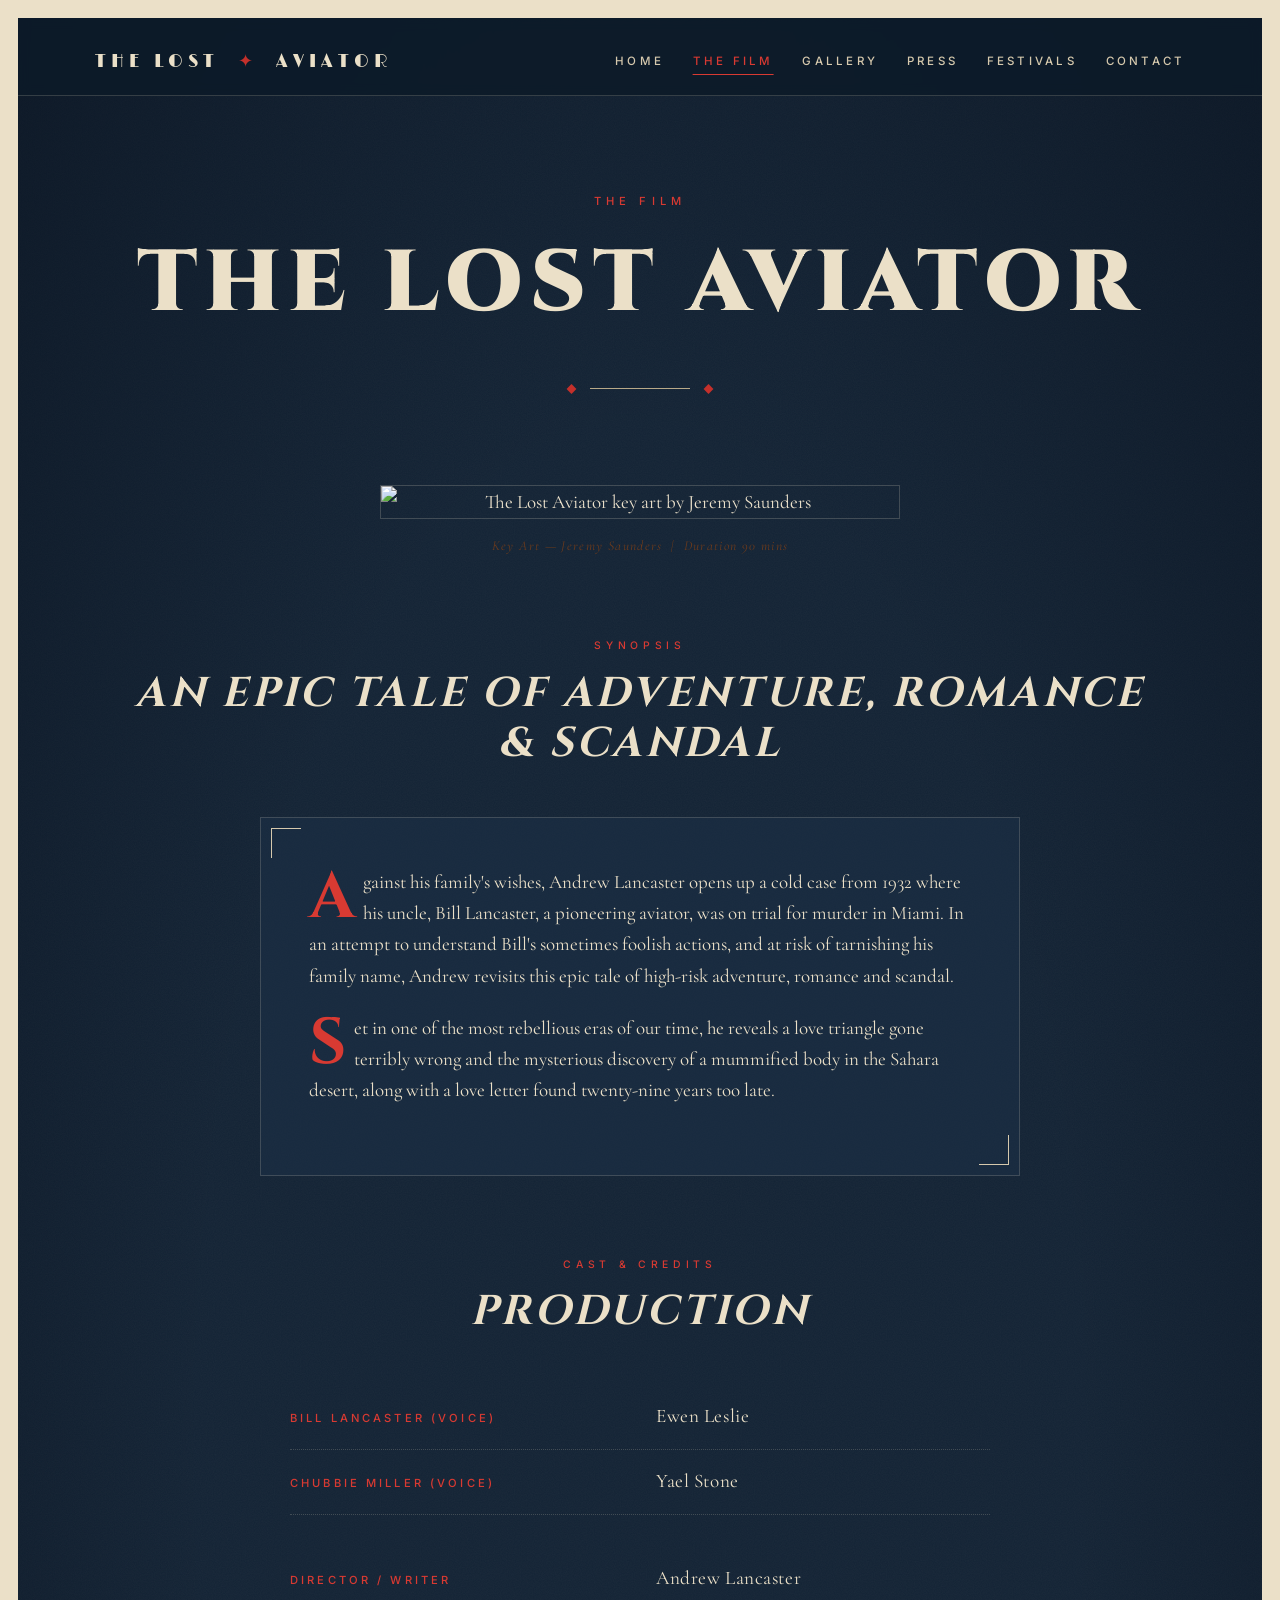
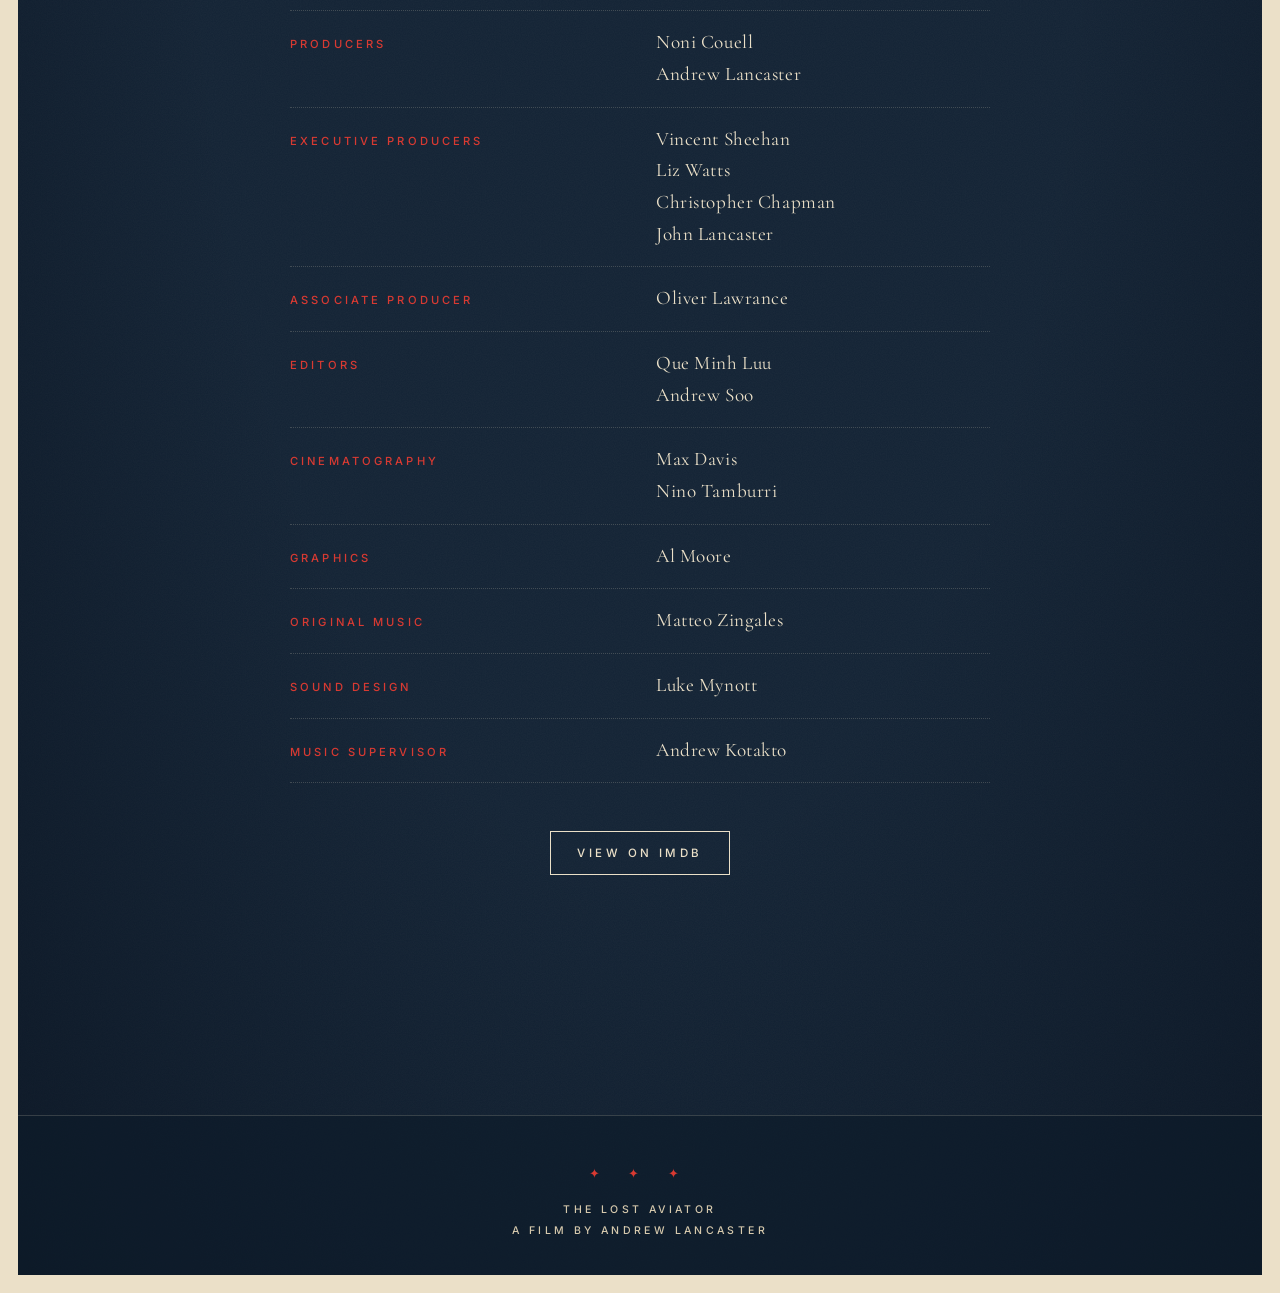
==== about.html @ f8a2a7d7 "Initial commit" ====
<!DOCTYPE html>
<html lang="en">
<head>
<meta charset="UTF-8">
<meta name="viewport" content="width=device-width, initial-scale=1">
<title>The Film — The Lost Aviator</title>
<meta name="description" content="Synopsis and full credits for The Lost Aviator, directed by Andrew Lancaster.">
<link rel="stylesheet" href="assets/css/style.css">
</head>
<body>
<div class="page-frame">

<header class="site-header">
  <div class="inner">
    <a href="index.html" class="brand">The Lost <span class="ornament">✦</span> Aviator</a>
    <nav class="primary">
      <a href="index.html">Home</a>
      <a href="about.html" class="active">The Film</a>
      <a href="gallery.html">Gallery</a>
      <a href="press.html">Press</a>
      <a href="festivals.html">Festivals</a>
      <a href="contact.html">Contact</a>
    </nav>
  </div>
</header>

<main>

  <div class="page-title">
    <span class="eyebrow">The Film</span>
    <h1>The Lost Aviator</h1>
    <span class="rule"></span>
  </div>

  <section style="margin-top: 0;">
    <div class="narrow" style="text-align: center;">
      <img class="vintage-img" src="https://images.squarespace-cdn.com/content/v1/574c63588259b5de6738b37d/1469295750190-C0B28PMAWEY4QOSOBPAB/key-art-andrew.jpg" alt="The Lost Aviator key art by Jeremy Saunders" style="max-width: 520px; margin: 0 auto 1rem;">
      <p class="italic" style="font-size: 0.85rem; color: #6b3a1c; letter-spacing: 0.1em;">
        Key Art &mdash; Jeremy Saunders &nbsp;|&nbsp; Duration 90 mins
      </p>
    </div>
  </section>

  <section>
    <div class="section-title">
      <span class="eyebrow">Synopsis</span>
      <h2 class="italic">An epic tale of adventure, romance &amp; scandal</h2>
    </div>
    <div class="synopsis">
      <p>Against his family's wishes, Andrew Lancaster opens up a cold case from 1932 where his uncle, Bill Lancaster, a pioneering aviator, was on trial for murder in Miami. In an attempt to understand Bill's sometimes foolish actions, and at risk of tarnishing his family name, Andrew revisits this epic tale of high‑risk adventure, romance and scandal.</p>
      <p>Set in one of the most rebellious eras of our time, he reveals a love triangle gone terribly wrong and the mysterious discovery of a mummified body in the Sahara desert, along with a love letter found twenty‑nine years too late.</p>
    </div>
  </section>

  <section>
    <div class="section-title">
      <span class="eyebrow">Cast &amp; Credits</span>
      <h2 class="italic">Production</h2>
    </div>

    <div class="credits">

      <div class="credit-row">
        <div class="role">Bill Lancaster (Voice)</div>
        <div class="name">Ewen Leslie</div>
      </div>
      <div class="credit-row">
        <div class="role">Chubbie Miller (Voice)</div>
        <div class="name">Yael Stone</div>
      </div>

      <div style="height: 2rem;"></div>

      <div class="credit-row">
        <div class="role">Director / Writer</div>
        <div class="name">Andrew Lancaster</div>
      </div>
      <div class="credit-row">
        <div class="role">Producers</div>
        <div class="name">Noni Couell<br>Andrew Lancaster</div>
      </div>
      <div class="credit-row">
        <div class="role">Executive Producers</div>
        <div class="name">Vincent Sheehan<br>Liz Watts<br>Christopher Chapman<br>John Lancaster</div>
      </div>
      <div class="credit-row">
        <div class="role">Associate Producer</div>
        <div class="name">Oliver Lawrance</div>
      </div>
      <div class="credit-row">
        <div class="role">Editors</div>
        <div class="name">Que Minh Luu<br>Andrew Soo</div>
      </div>
      <div class="credit-row">
        <div class="role">Cinematography</div>
        <div class="name">Max Davis<br>Nino Tamburri</div>
      </div>
      <div class="credit-row">
        <div class="role">Graphics</div>
        <div class="name">Al Moore</div>
      </div>
      <div class="credit-row">
        <div class="role">Original Music</div>
        <div class="name">Matteo Zingales</div>
      </div>
      <div class="credit-row">
        <div class="role">Sound Design</div>
        <div class="name">Luke Mynott</div>
      </div>
      <div class="credit-row">
        <div class="role">Music Supervisor</div>
        <div class="name">Andrew Kotakto</div>
      </div>
    </div>

    <p class="center" style="margin-top: 3rem;">
      <a href="http://www.imdb.com/title/tt3614966/" class="cta" target="_blank" rel="noopener">View on IMDB</a>
    </p>
  </section>

</main>

<footer class="site-footer">
  <div class="ornament-row">✦ ✦ ✦</div>
  <p>The Lost Aviator</p>
  <p>A film by Andrew Lancaster</p>
</footer>

</div>
</body>
</html>
---- assets/css/style.css ----
/* ============================================
   THE LOST AVIATOR
   Inspired by the film poster:
   navy ground, cream frame, scarlet accent,
   geometric Art Deco language.
   ============================================ */

@import url('https://fonts.googleapis.com/css2?family=Cinzel:wght@400;500;700;900&family=Limelight&family=Cormorant+Garamond:ital,wght@0,300;0,400;0,500;1,300;1,400&family=Inter:wght@300;400;500;600;700&display=swap');

/* ----- Tokens ----- */
:root {
  --navy:        #132335;   /* poster ground */
  --navy-deep:   #0c1a29;   /* shadow */
  --navy-soft:   #1c3147;   /* card */
  --cream:       #ebe0c8;   /* poster frame & type */
  --cream-soft:  #d6c9ad;
  --cream-dim:   #b8a988;
  --scarlet:     #c4302b;   /* poster red */
  --scarlet-hot: #d83a32;
  --gold-dune:   #d4a76a;   /* poster yellow */
  --teal-veil:   #2d4d5e;   /* poster geo shapes */
}

/* ----- Reset ----- */
*, *::before, *::after { box-sizing: border-box; }
html { scroll-behavior: smooth; background: var(--cream); }

body {
  margin: 0;
  padding: 18px;
  font-family: 'Cormorant Garamond', Georgia, serif;
  font-size: 19px;
  line-height: 1.65;
  color: var(--cream);
  background: var(--cream);
  min-height: 100vh;
}

/* The whole page sits inside a cream frame, like the poster border */
.page-frame {
  background: var(--navy);
  min-height: calc(100vh - 36px);
  position: relative;
  overflow: hidden;
}

/* Paper grain — same noise but darker for dark BG */
.page-frame::before {
  content: "";
  position: absolute;
  inset: 0;
  pointer-events: none;
  z-index: 0;
  opacity: 0.45;
  background-image: url("data:image/svg+xml;utf8,<svg xmlns='http://www.w3.org/2000/svg' width='240' height='240'><filter id='n'><feTurbulence type='fractalNoise' baseFrequency='0.85' numOctaves='2' seed='5'/><feColorMatrix values='0 0 0 0 1   0 0 0 0 0.95  0 0 0 0 0.75  0 0 0 0.08 0'/></filter><rect width='100%25' height='100%25' filter='url(%23n)'/></svg>");
}

/* Subtle vignette */
.page-frame::after {
  content: "";
  position: absolute;
  inset: 0;
  pointer-events: none;
  z-index: 0;
  background: radial-gradient(ellipse at center, transparent 50%, rgba(8, 16, 28, 0.55) 100%);
}

header, main, footer { position: relative; z-index: 2; }

/* ----- Type ----- */
h1, h2, h3, h4 {
  font-family: 'Cinzel', 'Playfair Display', serif;
  font-weight: 700;
  letter-spacing: 0.06em;
  color: var(--cream);
  margin: 0 0 0.6em;
  line-height: 1.2;
}
h1 { font-size: clamp(2.6rem, 7vw, 5.4rem); font-weight: 900; letter-spacing: 0.04em; }
h2 { font-size: clamp(1.7rem, 3.5vw, 2.6rem); letter-spacing: 0.08em; }
h3 { font-size: clamp(1.15rem, 2vw, 1.45rem); letter-spacing: 0.1em; }

p { margin: 0 0 1.1em; color: var(--cream); }

a {
  color: var(--scarlet-hot);
  text-decoration: none;
  border-bottom: 1px solid rgba(216, 58, 50, 0.4);
  transition: all 0.2s;
}
a:hover { color: var(--cream); border-bottom-color: var(--cream); }

::selection { background: var(--scarlet); color: var(--cream); }

/* ----- Header / Nav ----- */
.site-header {
  padding: 1.8rem 6vw 1.2rem;
  border-bottom: 1px solid rgba(235, 224, 200, 0.18);
  background: rgba(12, 26, 41, 0.85);
  backdrop-filter: blur(6px);
  position: sticky;
  top: 0;
  z-index: 100;
}
.site-header .inner {
  max-width: 1200px;
  margin: 0 auto;
  display: flex;
  align-items: center;
  justify-content: space-between;
  gap: 2rem;
  flex-wrap: wrap;
}
.brand {
  font-family: 'Limelight', 'Cinzel', serif;
  font-size: 1.1rem;
  letter-spacing: 0.28em;
  text-transform: uppercase;
  color: var(--cream);
  border: none;
  white-space: nowrap;
}
.brand:hover { color: var(--scarlet-hot); }
.brand .ornament {
  display: inline-block;
  margin: 0 0.55em;
  color: var(--scarlet);
}

nav.primary {
  display: flex;
  gap: 1.8rem;
  flex-wrap: wrap;
}
nav.primary a {
  font-family: 'Inter', sans-serif;
  font-size: 0.72rem;
  font-weight: 500;
  letter-spacing: 0.28em;
  text-transform: uppercase;
  color: var(--cream-soft);
  border: none;
  padding: 0.4em 0;
  position: relative;
}
nav.primary a::after {
  content: "";
  position: absolute;
  left: 50%;
  bottom: 0;
  width: 0;
  height: 1px;
  background: var(--scarlet-hot);
  transition: all 0.25s;
  transform: translateX(-50%);
}
nav.primary a:hover { color: var(--cream); }
nav.primary a:hover::after,
nav.primary a.active::after { width: 100%; }
nav.primary a.active { color: var(--scarlet-hot); }

/* ----- Layout ----- */
main {
  max-width: 1200px;
  margin: 0 auto;
  padding: 4rem 6vw 6rem;
}
.narrow { max-width: 760px; margin: 0 auto; }

/* ----- Geometric Deco backdrop (used on home + page titles) ----- */
.deco-layer {
  position: absolute;
  inset: 0;
  z-index: 0;
  pointer-events: none;
  overflow: hidden;
}
.deco-layer .shape {
  position: absolute;
  opacity: 0.6;
  mix-blend-mode: screen;
}
.deco-layer .shape.t1 {
  width: 480px; height: 480px;
  background: var(--teal-veil);
  top: -120px; left: 12%;
  transform: rotate(45deg);
  opacity: 0.18;
}
.deco-layer .shape.t2 {
  width: 380px; height: 380px;
  background: var(--scarlet);
  bottom: -100px; right: 8%;
  transform: rotate(15deg);
  opacity: 0.08;
}
.deco-layer .shape.t3 {
  width: 240px; height: 240px;
  background: var(--gold-dune);
  top: 28%; right: 18%;
  transform: rotate(35deg);
  opacity: 0.07;
}

/* ----- Page title block ----- */
.page-title {
  text-align: center;
  margin-bottom: 4rem;
  position: relative;
  padding: 2rem 0;
}
.page-title .eyebrow {
  font-family: 'Inter', sans-serif;
  font-size: 0.7rem;
  font-weight: 500;
  letter-spacing: 0.45em;
  text-transform: uppercase;
  color: var(--scarlet-hot);
  display: block;
  margin-bottom: 1.4rem;
}
.page-title h1 {
  font-family: 'Cinzel', serif;
  font-weight: 900;
  letter-spacing: 0.08em;
  text-transform: uppercase;
}
.page-title .rule {
  display: block;
  width: 100px;
  height: 1px;
  background: var(--cream-dim);
  margin: 1.6rem auto 0;
  position: relative;
}
.page-title .rule::before,
.page-title .rule::after {
  content: "";
  position: absolute;
  top: 50%;
  width: 7px; height: 7px;
  background: var(--scarlet);
  transform: translateY(-50%) rotate(45deg);
}
.page-title .rule::before { left: -22px; }
.page-title .rule::after  { right: -22px; }

/* ============================================
   HOME HERO — modeled directly on the poster
   ============================================ */
.hero {
  position: relative;
  padding: 3.5rem 0 2rem;
  text-align: center;
}

.hero-tagline {
  font-family: 'Inter', sans-serif;
  font-size: clamp(0.75rem, 1.5vw, 1rem);
  font-weight: 500;
  letter-spacing: 0.32em;
  text-transform: uppercase;
  color: var(--cream);
  margin: 0 0 3rem;
}
.hero-tagline .word { display: inline-block; }
.hero-tagline .word + .word { margin-left: 0.35em; }
.hero-tagline .murder { color: var(--scarlet-hot); }

.hero-art {
  position: relative;
  max-width: 540px;
  margin: 0 auto 3rem;
  aspect-ratio: 2 / 3;
  background: var(--navy-deep);
  border: 1px solid rgba(235, 224, 200, 0.15);
  box-shadow:
    0 40px 80px -30px rgba(0,0,0,0.7),
    0 0 0 8px rgba(235, 224, 200, 0.06);
  overflow: hidden;
}
.hero-art.poster-only {
  max-width: 620px;
  aspect-ratio: auto;
  background: transparent;
  border: none;
  box-shadow:
    0 60px 100px -30px rgba(0,0,0,0.8),
    0 25px 50px -20px rgba(0,0,0,0.5);
}
.hero-art.poster-only img {
  height: auto;
  object-fit: contain;
}
.hero-art img {
  display: block;
  width: 100%;
  height: 100%;
  object-fit: cover;
}
.hero-art .deco-stand-in {
  position: absolute;
  inset: 0;
  display: flex;
  flex-direction: column;
  align-items: center;
  justify-content: center;
  padding: 3rem 2rem;
  text-align: center;
}
.hero-art .deco-stand-in .geo {
  position: absolute;
  inset: 0;
  overflow: hidden;
  z-index: 0;
}
.hero-art .deco-stand-in .geo span {
  position: absolute;
  opacity: 0.55;
  mix-blend-mode: screen;
}
.hero-art .deco-stand-in .geo .a { width: 60%; height: 60%; background: var(--teal-veil); top: 8%; left: 15%; transform: rotate(45deg); opacity: 0.6; }
.hero-art .deco-stand-in .geo .b { width: 45%; height: 45%; background: var(--scarlet); bottom: 15%; right: 8%; transform: rotate(20deg); opacity: 0.35; }
.hero-art .deco-stand-in .geo .c { width: 38%; height: 38%; background: var(--gold-dune); bottom: 22%; left: 18%; transform: rotate(40deg); opacity: 0.35; }
.hero-art .deco-stand-in .content {
  position: relative; z-index: 1;
}
.hero-art .deco-stand-in .content .meta {
  font-family: 'Inter', sans-serif;
  font-size: 0.7rem;
  font-weight: 500;
  letter-spacing: 0.4em;
  text-transform: uppercase;
  color: var(--cream-dim);
  margin-bottom: 1rem;
}

.hero-titleblock { margin: 1rem 0 2.5rem; }
.hero-titleblock h1 {
  font-family: 'Cinzel', serif;
  font-size: clamp(2.8rem, 7vw, 5.2rem);
  font-weight: 900;
  letter-spacing: 0.06em;
  margin: 0 0 0.4em;
  text-transform: uppercase;
  color: var(--cream);
  text-shadow: 0 2px 0 rgba(0,0,0,0.4);
}
.hero-titleblock h1 .the {
  display: block;
  font-size: 0.42em;
  font-weight: 400;
  letter-spacing: 0.5em;
  margin-bottom: 0.6em;
  color: var(--cream-soft);
}
.hero-titleblock .subtitle {
  font-family: 'Cinzel', serif;
  font-size: clamp(0.85rem, 1.6vw, 1.2rem);
  font-weight: 500;
  letter-spacing: 0.32em;
  text-transform: uppercase;
  color: var(--scarlet-hot);
  margin: 0;
}

/* ----- Festival laurels strip ----- */
.laurels {
  display: flex;
  justify-content: center;
  align-items: flex-start;
  gap: 2.5rem;
  flex-wrap: wrap;
  margin-top: 2rem;
  padding: 2rem 0;
  border-top: 1px solid rgba(235, 224, 200, 0.15);
  border-bottom: 1px solid rgba(235, 224, 200, 0.15);
}
.laurel {
  display: flex;
  align-items: center;
  gap: 0.6rem;
  color: var(--cream);
  text-align: center;
}
.laurel .l-leaf {
  font-size: 2.4rem;
  color: var(--cream-soft);
  line-height: 1;
  font-family: serif;
}
.laurel .l-leaf.left  { transform: scaleX(-1); }
.laurel .l-text { padding: 0 0.2rem; }
.laurel .l-text .official {
  font-family: 'Inter', sans-serif;
  font-size: 0.55rem;
  font-weight: 500;
  letter-spacing: 0.3em;
  text-transform: uppercase;
  color: var(--cream-soft);
  font-style: italic;
}
.laurel .l-text .fest {
  font-family: 'Cinzel', serif;
  font-size: 0.78rem;
  font-weight: 700;
  letter-spacing: 0.12em;
  text-transform: uppercase;
  color: var(--cream);
  line-height: 1.15;
}
.laurel .l-text .yr {
  font-family: 'Inter', sans-serif;
  font-size: 0.6rem;
  letter-spacing: 0.25em;
  color: var(--cream-soft);
  margin-top: 0.15em;
}

/* ----- Buttons / CTA ----- */
.cta {
  display: inline-block;
  font-family: 'Inter', sans-serif;
  font-size: 0.72rem;
  font-weight: 500;
  letter-spacing: 0.3em;
  text-transform: uppercase;
  padding: 1em 2.3em;
  border: 1px solid var(--cream);
  color: var(--cream);
  background: transparent;
  transition: all 0.25s;
}
.cta:hover {
  background: var(--cream);
  color: var(--navy);
  border-color: var(--cream);
}
.cta.primary {
  background: var(--scarlet);
  border-color: var(--scarlet);
  color: var(--cream);
}
.cta.primary:hover {
  background: var(--scarlet-hot);
  border-color: var(--scarlet-hot);
  color: var(--cream);
}
.cta-group { display: flex; gap: 1rem; justify-content: center; flex-wrap: wrap; margin-top: 1rem; }

/* ----- Trailer / video ----- */
.video-frame {
  position: relative;
  aspect-ratio: 16 / 9;
  width: 100%;
  background: var(--navy-deep);
  border: 1px solid rgba(235, 224, 200, 0.2);
  box-shadow: 0 30px 60px -20px rgba(0, 0, 0, 0.6);
  overflow: hidden;
  display: block;
  color: inherit;
  cursor: pointer;
  transition: border-color 0.25s, transform 0.25s, box-shadow 0.25s;
}
a.video-frame { border-bottom: 1px solid rgba(235, 224, 200, 0.2); }
a.video-frame:hover {
  border-color: var(--scarlet-hot);
  color: inherit;
  transform: translateY(-2px);
  box-shadow: 0 40px 80px -25px rgba(0, 0, 0, 0.7);
}
.video-frame iframe, .video-frame video {
  position: absolute; inset: 0; width: 100%; height: 100%; border: 0;
}
.video-frame .placeholder {
  position: absolute;
  inset: 0;
  display: flex;
  flex-direction: column;
  align-items: center;
  justify-content: center;
  color: var(--cream);
  text-align: center;
  padding: 2rem;
  background:
    linear-gradient(135deg, rgba(19, 35, 53, 0.55), rgba(19, 35, 53, 0.85)),
    url('https://images.squarespace-cdn.com/content/v1/574c63588259b5de6738b37d/1468196238758-DUWON0313FVFLZ8MUU7W/Bill+Lancaster+with+Red+Rose+Chubbie+Miller+in+cock+pit+Croydon+1927.jpg');
  background-size: cover;
  background-position: center;
  filter: saturate(0.6);
}
.video-frame .placeholder .play-icon {
  width: 84px; height: 84px;
  border: 2px solid var(--cream);
  border-radius: 50%;
  display: flex;
  align-items: center;
  justify-content: center;
  margin-bottom: 1.2rem;
  transition: all 0.25s;
}
.video-frame:hover .placeholder .play-icon { transform: scale(1.08); background: rgba(235, 224, 200, 0.15); }
.video-frame .placeholder .play-icon::before {
  content: "";
  width: 0; height: 0;
  border-left: 22px solid var(--cream);
  border-top: 15px solid transparent;
  border-bottom: 15px solid transparent;
  margin-left: 6px;
}
.video-frame .placeholder .label {
  font-family: 'Inter', sans-serif;
  font-size: 0.7rem;
  font-weight: 500;
  letter-spacing: 0.4em;
  text-transform: uppercase;
}

/* ----- Sections ----- */
section { margin: 5rem 0; position: relative; }
section .section-title {
  text-align: center;
  margin-bottom: 3rem;
}
section .section-title .eyebrow {
  font-family: 'Inter', sans-serif;
  font-size: 0.65rem;
  font-weight: 500;
  letter-spacing: 0.45em;
  text-transform: uppercase;
  color: var(--scarlet-hot);
  display: block;
  margin-bottom: 0.9rem;
}
section .section-title h2 {
  font-family: 'Cinzel', serif;
  font-weight: 700;
  text-transform: uppercase;
}

/* ----- Synopsis box ----- */
.synopsis {
  background: rgba(28, 49, 71, 0.55);
  border: 1px solid rgba(235, 224, 200, 0.18);
  padding: 3rem 3rem;
  max-width: 760px;
  margin: 0 auto;
  position: relative;
  color: var(--cream);
}
.synopsis::before, .synopsis::after {
  content: "";
  position: absolute;
  width: 30px;
  height: 30px;
  border: 1px solid var(--cream-soft);
}
.synopsis::before { top: 10px; left: 10px; border-right: none; border-bottom: none; }
.synopsis::after  { bottom: 10px; right: 10px; border-left: none; border-top: none; }
.synopsis p { color: var(--cream); }
.synopsis p:first-letter {
  font-family: 'Cinzel', serif;
  font-size: 3.4em;
  font-weight: 700;
  float: left;
  line-height: 0.9;
  margin: 0.05em 0.12em 0 0;
  color: var(--scarlet-hot);
}

/* ----- Credits table ----- */
.credits {
  max-width: 700px;
  margin: 0 auto;
}
.credit-row {
  display: grid;
  grid-template-columns: 1fr 1fr;
  gap: 1rem 2rem;
  padding: 1rem 0;
  border-bottom: 1px dotted rgba(235, 224, 200, 0.2);
  align-items: baseline;
}
.credit-row .role {
  font-family: 'Inter', sans-serif;
  font-size: 0.7rem;
  font-weight: 500;
  letter-spacing: 0.28em;
  text-transform: uppercase;
  color: var(--scarlet-hot);
}
.credit-row .name {
  font-family: 'Cormorant Garamond', serif;
  font-size: 1.2rem;
  color: var(--cream);
  letter-spacing: 0.03em;
}

/* ----- Gallery ----- */
.gallery {
  display: grid;
  grid-template-columns: repeat(auto-fill, minmax(280px, 1fr));
  gap: 1.4rem;
}
.gallery figure {
  margin: 0;
  background: rgba(12, 26, 41, 0.6);
  padding: 0.7rem 0.7rem 0.9rem;
  border: 1px solid rgba(235, 224, 200, 0.12);
  transition: transform 0.3s, box-shadow 0.3s, border-color 0.3s;
  cursor: pointer;
}
.gallery figure:hover {
  transform: translateY(-4px);
  box-shadow: 0 20px 40px -20px rgba(0, 0, 0, 0.6);
  border-color: var(--scarlet-hot);
}
.gallery figure img {
  width: 100%;
  height: 260px;
  object-fit: cover;
  display: block;
  filter: saturate(0.75) contrast(1.05) brightness(0.95);
}
.gallery figure figcaption {
  font-family: 'Cormorant Garamond', serif;
  font-size: 0.92rem;
  font-style: italic;
  color: var(--cream-soft);
  margin-top: 0.65rem;
  letter-spacing: 0.03em;
  text-align: center;
}

/* Lightbox */
.lightbox {
  position: fixed;
  inset: 0;
  background: rgba(8, 16, 28, 0.96);
  display: none;
  align-items: center;
  justify-content: center;
  z-index: 1000;
  padding: 4vw;
  cursor: zoom-out;
}
.lightbox.open { display: flex; }
.lightbox img {
  max-width: 95%;
  max-height: 88vh;
  box-shadow: 0 30px 80px rgba(0,0,0,0.9);
  border: 1px solid rgba(235, 224, 200, 0.2);
}
.lightbox .lb-caption {
  position: absolute;
  bottom: 2rem;
  left: 50%;
  transform: translateX(-50%);
  color: var(--cream);
  font-family: 'Cormorant Garamond', serif;
  font-style: italic;
  font-size: 1rem;
  text-align: center;
  max-width: 80%;
}
.lightbox .lb-close {
  position: absolute;
  top: 2rem;
  right: 2rem;
  color: var(--cream);
  font-family: 'Cinzel', serif;
  font-size: 1.6rem;
  background: none;
  border: 1px solid var(--cream);
  width: 48px;
  height: 48px;
  border-radius: 50%;
  cursor: pointer;
  display: flex;
  align-items: center;
  justify-content: center;
  line-height: 1;
}
.lightbox .lb-close:hover { background: rgba(235, 224, 200, 0.18); }

/* ----- Press quotes ----- */
.quote {
  max-width: 720px;
  margin: 0 auto 3rem;
  padding: 2.4rem 0;
  text-align: center;
  border-bottom: 1px solid rgba(235, 224, 200, 0.15);
  position: relative;
}
.quote:last-child { border-bottom: none; }
.quote::before {
  content: "";
  position: absolute;
  top: 0; left: 50%;
  transform: translate(-50%, -50%) rotate(45deg);
  width: 8px; height: 8px;
  background: var(--scarlet);
}
.quote:first-child::before { display: none; }
.quote .pub {
  font-family: 'Cinzel', serif;
  font-weight: 700;
  font-size: 0.72rem;
  letter-spacing: 0.45em;
  text-transform: uppercase;
  color: var(--scarlet-hot);
  margin-bottom: 1.4rem;
}
.quote blockquote {
  margin: 0 0 1.2rem;
  font-family: 'Cormorant Garamond', serif;
  font-style: italic;
  font-size: clamp(1.3rem, 2.5vw, 1.7rem);
  line-height: 1.45;
  color: var(--cream);
  font-weight: 400;
  position: relative;
}
.quote blockquote::before, .quote blockquote::after {
  font-family: serif;
  color: var(--scarlet);
  font-size: 2.2rem;
  line-height: 0;
  position: relative;
}
.quote blockquote::before { content: "“"; margin-right: 0.1em; top: 0.3em; }
.quote blockquote::after  { content: "”"; margin-left: 0.1em; top: 0.3em; }
.quote .reviewer {
  font-family: 'Inter', sans-serif;
  font-size: 0.78rem;
  color: var(--cream-soft);
  letter-spacing: 0.08em;
  font-style: italic;
}
.quote .reviewer a { color: var(--scarlet-hot); border-bottom-color: rgba(216, 58, 50, 0.4); }

/* ----- Festivals page grid ----- */
.festival-grid {
  display: grid;
  grid-template-columns: repeat(auto-fit, minmax(260px, 1fr));
  gap: 2rem;
  margin-top: 2rem;
}
.festival {
  text-align: center;
  padding: 2.6rem 1.5rem;
  border: 1px solid rgba(235, 224, 200, 0.2);
  background: rgba(28, 49, 71, 0.45);
  position: relative;
}
.festival::before, .festival::after {
  content: "";
  position: absolute;
  width: 14px; height: 14px;
  border: 1px solid var(--cream-soft);
}
.festival::before { top: 8px; left: 8px; border-right: none; border-bottom: none; }
.festival::after  { bottom: 8px; right: 8px; border-left: none; border-top: none; }
.festival .laurel-icon {
  font-size: 1.8rem;
  color: var(--scarlet-hot);
  margin-bottom: 0.8rem;
  font-family: serif;
}
.festival h3 {
  font-family: 'Cinzel', serif;
  text-transform: uppercase;
  font-weight: 700;
  margin-bottom: 0.6rem;
  color: var(--cream);
}
.festival .year {
  font-family: 'Inter', sans-serif;
  font-size: 0.7rem;
  font-weight: 500;
  letter-spacing: 0.3em;
  text-transform: uppercase;
  color: var(--scarlet-hot);
  margin-bottom: 1rem;
}
.festival .city {
  font-family: 'Cormorant Garamond', serif;
  font-size: 1rem;
  font-style: italic;
  color: var(--cream-soft);
}

/* ----- Contact ----- */
.contact-block {
  text-align: center;
  padding: 3rem 0;
}
.contact-block .email {
  font-family: 'Cinzel', serif;
  font-size: clamp(1.2rem, 2.8vw, 1.8rem);
  font-weight: 500;
  letter-spacing: 0.06em;
  display: block;
  margin: 1rem 0 2.5rem;
  color: var(--cream);
  border-bottom: 1px solid rgba(235, 224, 200, 0.4);
  padding-bottom: 0.4em;
  display: inline-block;
}
.socials {
  display: flex;
  gap: 1.2rem;
  justify-content: center;
  flex-wrap: wrap;
  margin-top: 2.5rem;
}
.socials a {
  font-family: 'Inter', sans-serif;
  font-size: 0.7rem;
  font-weight: 500;
  letter-spacing: 0.32em;
  text-transform: uppercase;
  border: 1px solid var(--cream-soft);
  padding: 0.85em 1.6em;
  color: var(--cream);
  transition: all 0.2s;
}
.socials a:hover {
  background: var(--scarlet);
  color: var(--cream);
  border-color: var(--scarlet);
}

/* ----- Featured key art (about page) ----- */
.vintage-img {
  display: block;
  width: 100%;
  height: auto;
  border: 1px solid rgba(235, 224, 200, 0.2);
  box-shadow: 0 18px 40px -20px rgba(0, 0, 0, 0.6);
  filter: saturate(0.9) contrast(1.02);
}

/* ----- Footer ----- */
.site-footer {
  border-top: 1px solid rgba(235, 224, 200, 0.18);
  padding: 3rem 6vw 2rem;
  text-align: center;
  margin-top: 4rem;
  background: rgba(12, 26, 41, 0.55);
}
.site-footer .ornament-row {
  font-size: 0.8rem;
  color: var(--scarlet-hot);
  letter-spacing: 1em;
  margin-bottom: 1rem;
}
.site-footer p {
  font-family: 'Inter', sans-serif;
  font-size: 0.66rem;
  font-weight: 500;
  letter-spacing: 0.32em;
  text-transform: uppercase;
  color: var(--cream-soft);
  margin: 0.3em 0;
}

/* ----- Utilities ----- */
.center { text-align: center; }
.italic { font-style: italic; }

/* ----- Responsive ----- */
@media (max-width: 720px) {
  body { padding: 10px; font-size: 17px; }
  .site-header { padding: 1.2rem 5vw 0.8rem; }
  .site-header .inner { gap: 0.8rem; }
  .brand { font-size: 0.9rem; letter-spacing: 0.22em; }
  nav.primary { gap: 1rem; justify-content: center; width: 100%; }
  nav.primary a { font-size: 0.62rem; letter-spacing: 0.2em; }
  main { padding: 2.5rem 5vw 4rem; }
  .hero { padding: 2rem 0 1rem; }
  .hero-art { max-width: 100%; }
  .synopsis { padding: 2rem 1.5rem; }
  .credit-row { grid-template-columns: 1fr; gap: 0.2rem; padding: 0.7rem 0; }
  .credit-row .role { font-size: 0.65rem; }
  .credit-row .name { font-size: 1.05rem; }
  .gallery { grid-template-columns: repeat(auto-fill, minmax(150px, 1fr)); gap: 0.7rem; }
  .gallery figure img { height: 170px; }
  .laurels { gap: 1.2rem; padding: 1.5rem 0; }
  .laurel .l-leaf { font-size: 1.8rem; }
  .laurel .l-text .fest { font-size: 0.66rem; }
}
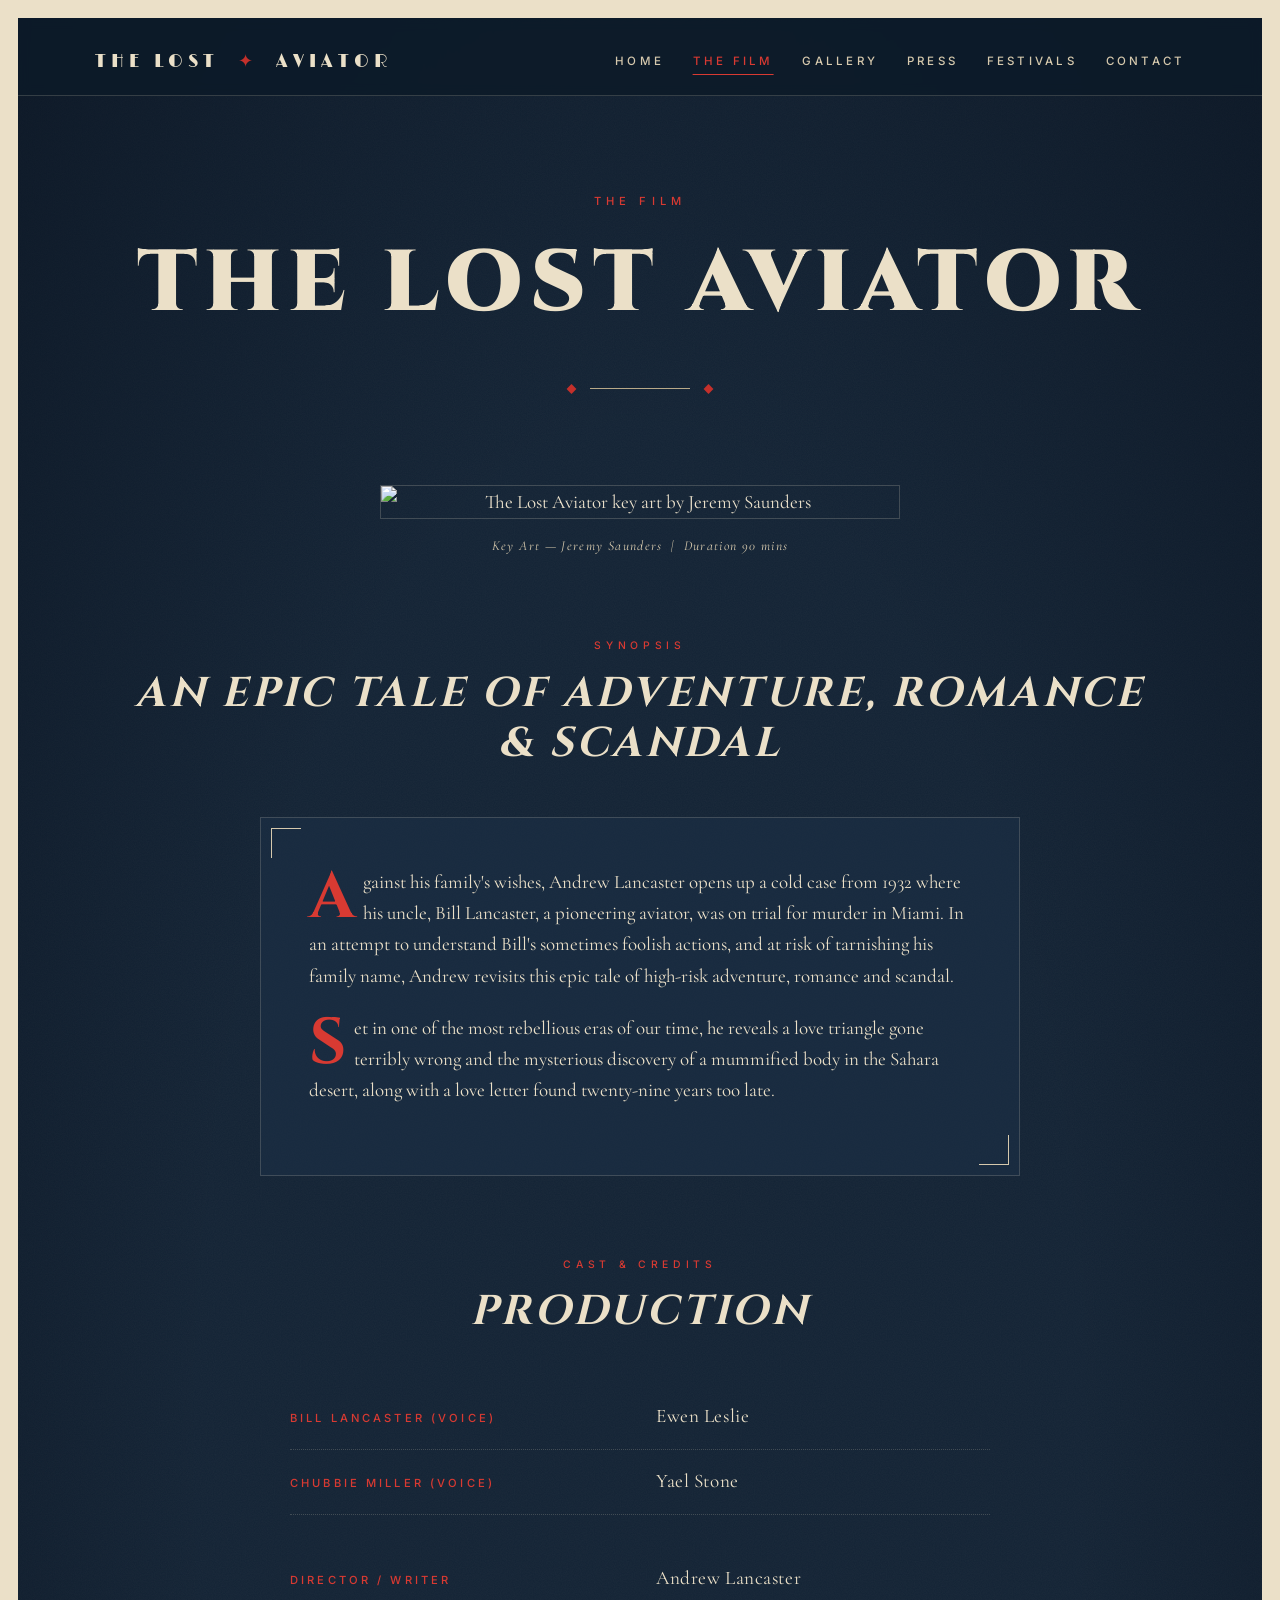
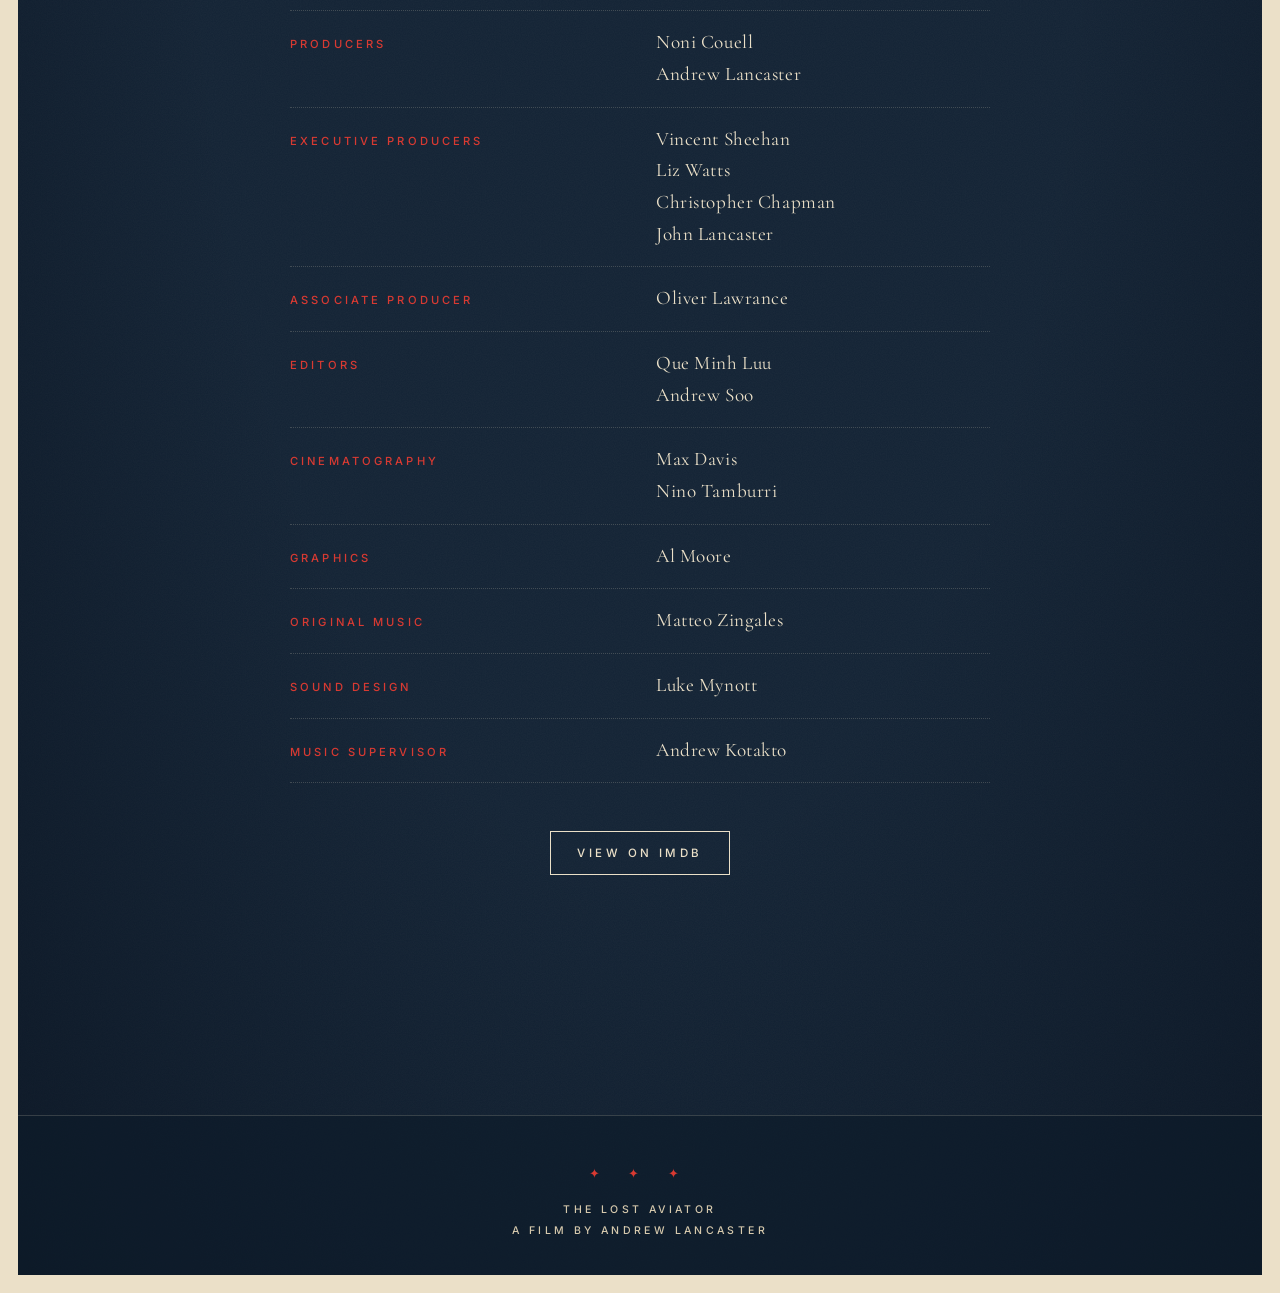
==== commit 79fef5f6: "update text" ====
--- a/about.html
+++ b/about.html
@@ -35,7 +35,7 @@
   <section style="margin-top: 0;">
     <div class="narrow" style="text-align: center;">
       <img class="vintage-img" src="https://images.squarespace-cdn.com/content/v1/574c63588259b5de6738b37d/1469295750190-C0B28PMAWEY4QOSOBPAB/key-art-andrew.jpg" alt="The Lost Aviator key art by Jeremy Saunders" style="max-width: 520px; margin: 0 auto 1rem;">
-      <p class="italic" style="font-size: 0.85rem; color: #6b3a1c; letter-spacing: 0.1em;">
+      <p class="italic" style="font-size: 0.85rem; color: var(--cream-soft); letter-spacing: 0.1em;">
         Key Art &mdash; Jeremy Saunders &nbsp;|&nbsp; Duration 90 mins
       </p>
     </div>
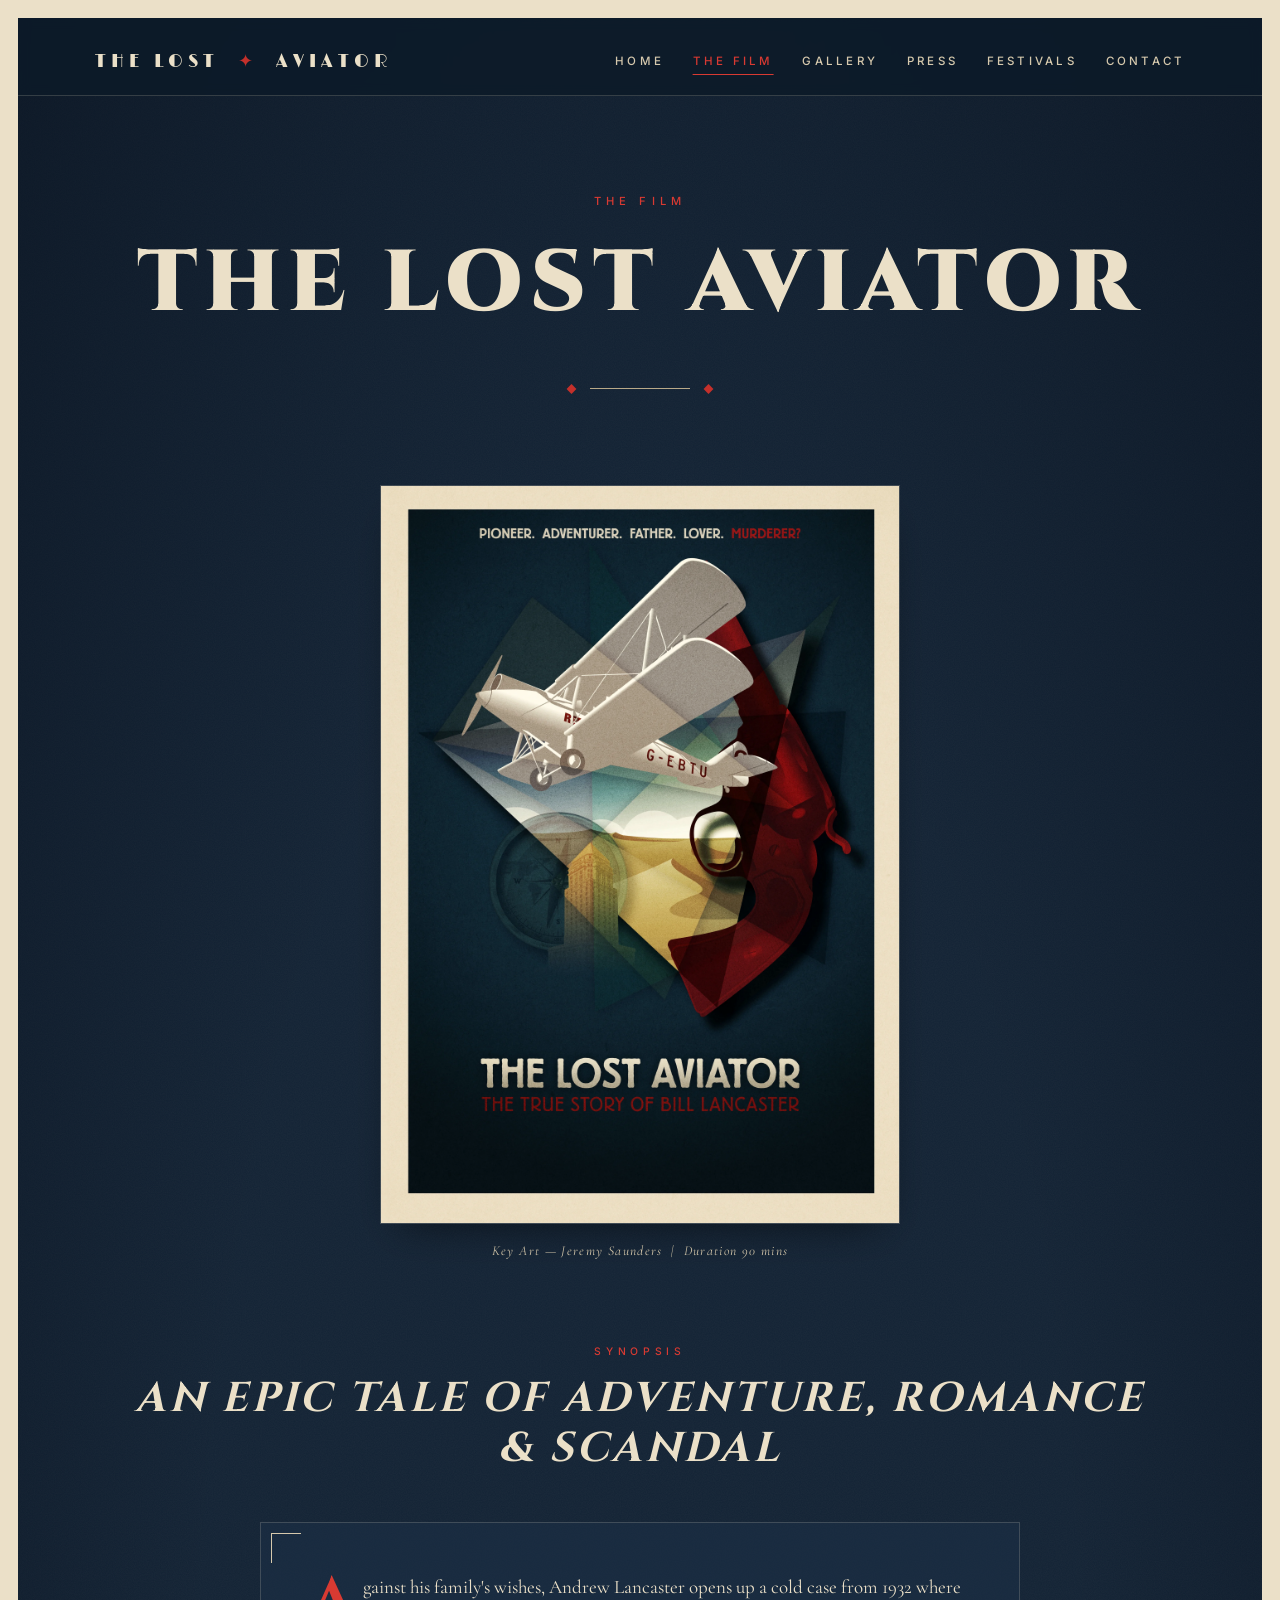
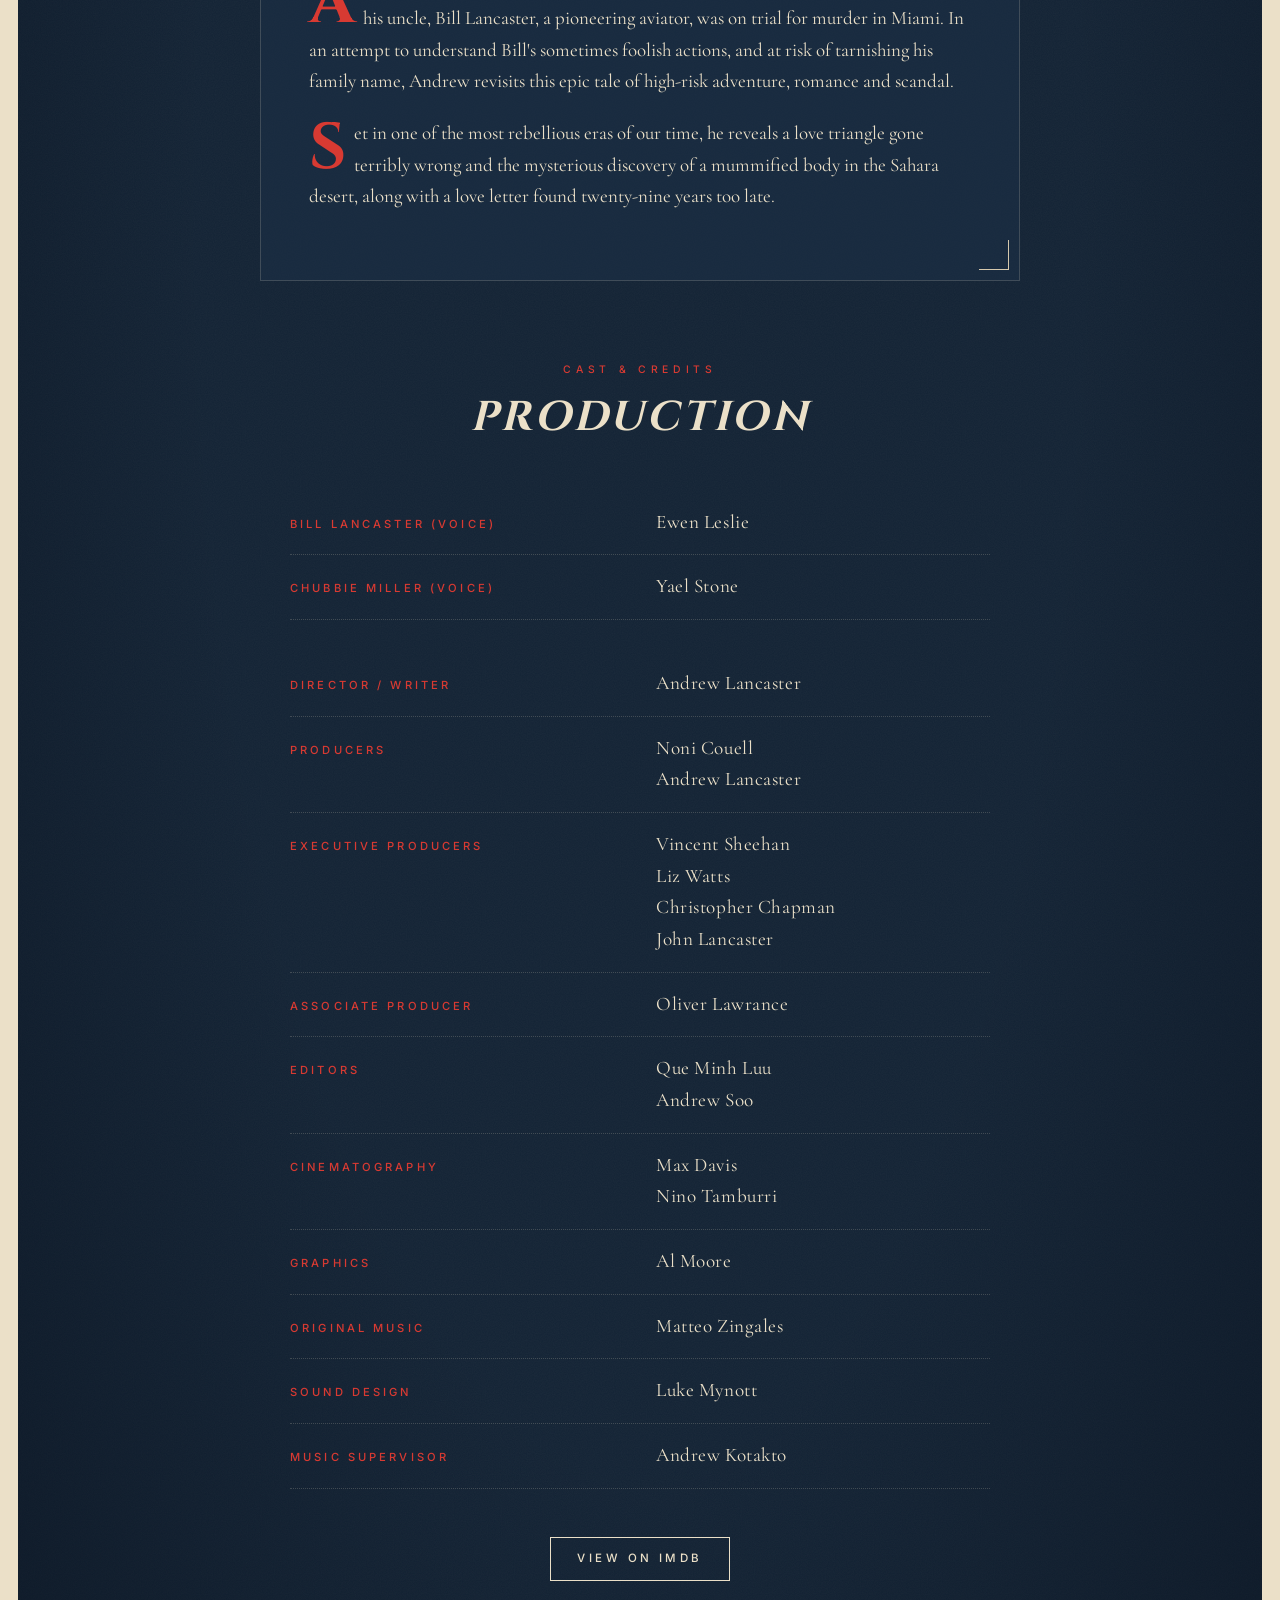
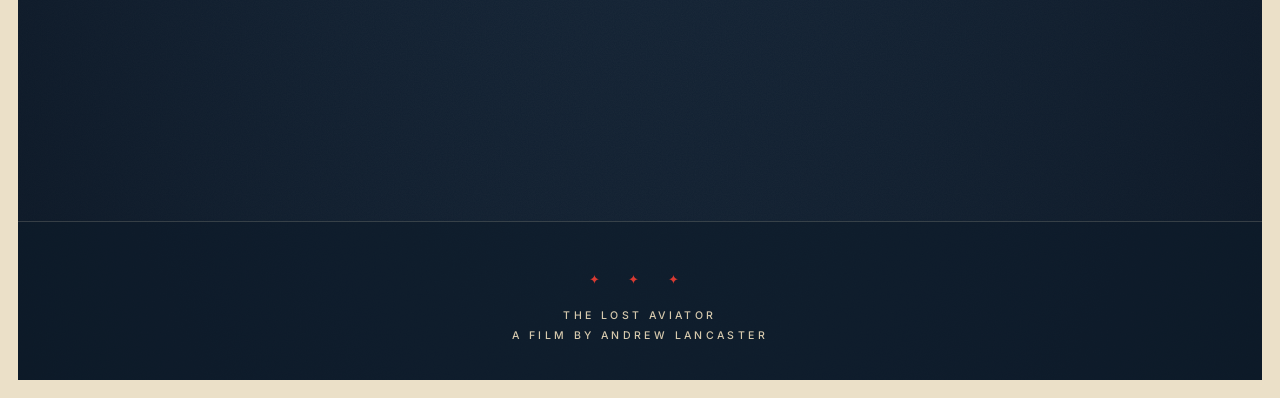
==== commit 7013aa43: "local stills" ====
--- a/about.html
+++ b/about.html
@@ -34,7 +34,7 @@
 
   <section style="margin-top: 0;">
     <div class="narrow" style="text-align: center;">
-      <img class="vintage-img" src="https://images.squarespace-cdn.com/content/v1/574c63588259b5de6738b37d/1469295750190-C0B28PMAWEY4QOSOBPAB/key-art-andrew.jpg" alt="The Lost Aviator key art by Jeremy Saunders" style="max-width: 520px; margin: 0 auto 1rem;">
+      <img class="vintage-img" src="assets/images/key-art-andrew.jpg" alt="The Lost Aviator key art by Jeremy Saunders" style="max-width: 520px; margin: 0 auto 1rem;">
       <p class="italic" style="font-size: 0.85rem; color: var(--cream-soft); letter-spacing: 0.1em;">
         Key Art &mdash; Jeremy Saunders &nbsp;|&nbsp; Duration 90 mins
       </p>
--- a/assets/css/style.css
+++ b/assets/css/style.css
@@ -484,7 +484,7 @@
   padding: 2rem;
   background:
     linear-gradient(135deg, rgba(19, 35, 53, 0.55), rgba(19, 35, 53, 0.85)),
-    url('https://images.squarespace-cdn.com/content/v1/574c63588259b5de6738b37d/1468196238758-DUWON0313FVFLZ8MUU7W/Bill+Lancaster+with+Red+Rose+Chubbie+Miller+in+cock+pit+Croydon+1927.jpg');
+    url('../images/Bill_Lancaster_with_Red_Rose_Chubbie_Miller_in_cock_pit_Croydon_1927.jpg');
   background-size: cover;
   background-position: center;
   filter: saturate(0.6);
@@ -601,6 +601,7 @@
   display: grid;
   grid-template-columns: repeat(auto-fill, minmax(280px, 1fr));
   gap: 1.4rem;
+  align-items: start;
 }
 .gallery figure {
   margin: 0;
@@ -617,10 +618,26 @@
 }
 .gallery figure img {
   width: 100%;
-  height: 260px;
+  height: auto;
+  aspect-ratio: 4 / 3;
   object-fit: cover;
+  object-position: 50% 25%;
   display: block;
-  filter: saturate(0.75) contrast(1.05) brightness(0.95);
+  filter: grayscale(1) contrast(1.15) brightness(0.78);
+  transition: filter 0.3s;
+}
+.gallery figure:hover img {
+  filter: grayscale(1) contrast(1.18) brightness(0.9);
+}
+
+/* Colour gallery variant for festival event photos */
+.gallery.colour figure img,
+.gallery.color figure img {
+  filter: saturate(0.9) contrast(1.05) brightness(0.95);
+}
+.gallery.colour figure:hover img,
+.gallery.color figure:hover img {
+  filter: saturate(1) contrast(1.08) brightness(1);
 }
 .gallery figure figcaption {
   font-family: 'Cormorant Garamond', serif;
@@ -650,6 +667,10 @@
   max-height: 88vh;
   box-shadow: 0 30px 80px rgba(0,0,0,0.9);
   border: 1px solid rgba(235, 224, 200, 0.2);
+  filter: grayscale(1) contrast(1.15) brightness(0.88);
+}
+.lightbox.colour-mode img {
+  filter: saturate(1) contrast(1.05);
 }
 .lightbox .lb-caption {
   position: absolute;
@@ -885,7 +906,6 @@
   .credit-row .role { font-size: 0.65rem; }
   .credit-row .name { font-size: 1.05rem; }
   .gallery { grid-template-columns: repeat(auto-fill, minmax(150px, 1fr)); gap: 0.7rem; }
-  .gallery figure img { height: 170px; }
   .laurels { gap: 1.2rem; padding: 1.5rem 0; }
   .laurel .l-leaf { font-size: 1.8rem; }
   .laurel .l-text .fest { font-size: 0.66rem; }
